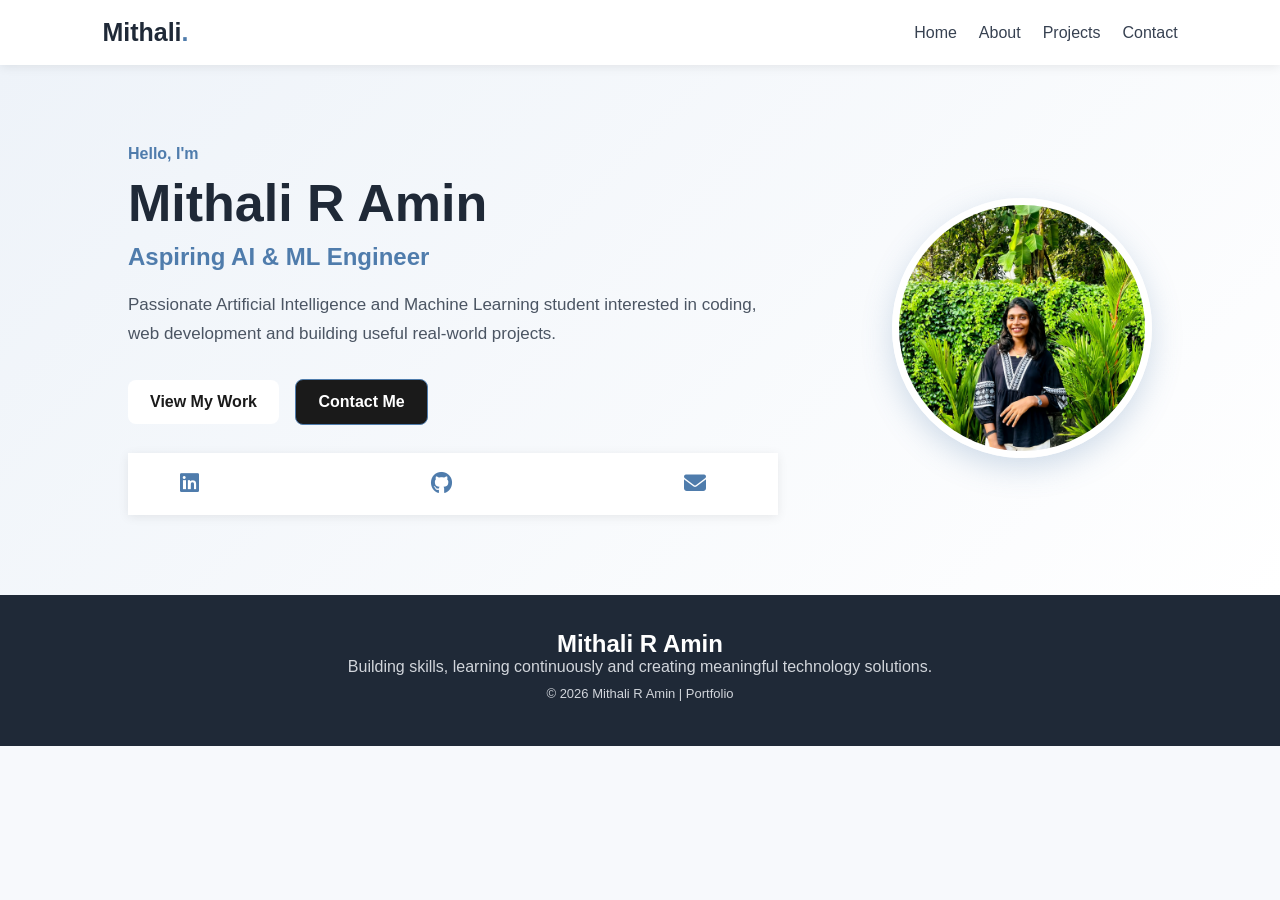
==== index.html @ e526ef2f "Add files via upload" ====
<!DOCTYPE html>
<html lang="en">

<head>
    <meta charset="UTF-8">

    <meta name="viewport"
          content="width=device-width, initial-scale=1.0">

    <meta name="description"
          content="Mithali R Amin's personal portfolio showcasing her skills, projects, education and experience in Artificial Intelligence, Machine Learning and Web Development.">

    <meta name="author"
          content="Mithali R Amin">

    <title>Mithali R Amin | AI & ML Portfolio</title>

    <link rel="stylesheet" href="style.css">

    <!-- Font Awesome Icons -->
    <link rel="stylesheet"
          href="https://cdnjs.cloudflare.com/ajax/libs/font-awesome/6.5.1/css/all.min.css">

</head>

<body>

    <!-- Header -->
    <header>

        <nav aria-label="Main navigation">

            <h2 class="logo">
                Mithali<span>.</span>
            </h2>

            <div class="nav-links">

                <a href="index.html"
                   aria-current="page">
                    Home
                </a>

                <a href="about.html">
                    About
                </a>

                <a href="projects.html">
                    Projects
                </a>

                <a href="contact.html">
                    Contact
                </a>

            </div>

        </nav>

    </header>


    <!-- Main Content -->
    <main>

        <!-- Home Section -->
        <section id="home"
                 class="hero"
                 aria-labelledby="home-heading">

            <div class="hero-text">

                <p class="hello">
                    Hello, I'm
                </p>

                <h1 id="home-heading">
                    Mithali R Amin
                </h1>

                <h2>
                    Aspiring AI & ML Engineer
                </h2>

                <p class="intro">
                    Passionate Artificial Intelligence and Machine Learning
                    student interested in coding, web development and building
                    useful real-world projects.
                </p>


                <div class="buttons">

                    <a href="projects.html"
                       class="btn">
                        View My Work
                    </a>

                    <a href="contact.html"
                       class="btn secondary-btn">
                        Contact Me
                    </a>

                </div>


                <!-- Social Links -->
                <nav class="social-icons"
                     aria-label="Social media links">

                    <a href="https://www.linkedin.com/in/mithali-r-amin/"
                       target="_blank"
                       rel="noopener noreferrer"
                       aria-label="Visit my LinkedIn profile">

                        <i class="fa-brands fa-linkedin"
                           aria-hidden="true"></i>

                    </a>


                    <a href="https://github.com/mithali-dot"
                       target="_blank"
                       rel="noopener noreferrer"
                       aria-label="Visit my GitHub profile">

                        <i class="fa-brands fa-github"
                           aria-hidden="true"></i>

                    </a>


                    <a href="mailto:mithalir321@gmail.com"
                       aria-label="Send me an email">

                        <i class="fa-solid fa-envelope"
                           aria-hidden="true"></i>

                    </a>

                </nav>

            </div>


            <div class="hero-image">

                <img src="profile.jpeg"
                     alt="Profile photo of Mithali R Amin">

            </div>

        </section>

    </main>


    <!-- Footer -->
    <footer>

        <h2>
            Mithali R Amin
        </h2>

        <p>
            Building skills, learning continuously and creating meaningful
            technology solutions.
        </p>

        <p class="copyright">
            © 2026 Mithali R Amin | Portfolio
        </p>

    </footer>


    <script src="script.js"></script>

</body>

</html>
---- style.css ----
* {
    margin: 0;
    padding: 0;
    box-sizing: border-box;
    scroll-behavior: smooth;
}

body {
    font-family: Arial, sans-serif;
    background-color: #f7f9fc;
    color: #1f2937;
}


/* Navigation */

nav {
    display: flex;
    justify-content: space-between;
    align-items: center;
    padding: 18px 8%;
    background: white;
    position: sticky;
    top: 0;
    z-index: 100;
    box-shadow: 0 2px 10px rgba(0,0,0,0.08);
}

.logo {
    font-size: 25px;
    color: #1f2937;
}

.logo span {
    color: #4f7cac;
}

.nav-links {
    display: flex;
    gap: 22px;
}

.nav-links a {
    text-decoration: none;
    color: #374151;
    font-weight: 500;
}

.nav-links a:hover {
    color: #4f7cac;
}


/* Hero Section */

.hero {
    min-height: 520px;
    display: flex;
    align-items: center;
    justify-content: space-between;
    padding: 80px 10%;
    gap: 60px;
    background: linear-gradient(135deg, #eef3f9, #ffffff);
}

.hero-text {
    max-width: 650px;
}

.hello {
    color: #4f7cac;
    font-weight: bold;
    margin-bottom: 10px;
}

.hero h1 {
    font-size: 52px;
    margin-bottom: 10px;
}

.hero h2 {
    font-size: 24px;
    color: #4f7cac;
    margin-bottom: 20px;
}

.intro {
    font-size: 17px;
    line-height: 1.7;
    color: #4b5563;
}


/* Profile Image */

.hero-image img {
    width: 260px;
    height: 260px;
    object-fit: cover;
    border-radius: 50%;
    border: 7px solid white;
    box-shadow: 0 10px 30px rgba(79,124,172,0.25);
}


/* Buttons */

.buttons {
    margin-top: 30px;
}

.btn {
    display: inline-block;
    padding: 13px 22px;
    margin-right: 12px;
    background-color: #4f7cac;
    color: white;
    text-decoration: none;
    border-radius: 8px;
    font-weight: bold;
    transition: 0.3s;
}

.btn:hover {
    transform: translateY(-3px);
}

.secondary-btn {
    background-color: white;
    color: #4f7cac;
    border: 1px solid #4f7cac;
}


/* Social Icons */

.social-icons {
    margin-top: 28px;
}

.social-icons a {
    font-size: 22px;
    margin-right: 20px;
    color: #4f7cac;
}


/* Sections */

.section {
    padding: 80px 10%;
}

.section-title {
    text-align: center;
    margin-bottom: 45px;
}

.section-title p {
    color: #4f7cac;
    font-size: 13px;
    font-weight: bold;
    letter-spacing: 2px;
    margin-bottom: 8px;
}

.section-title h2 {
    font-size: 32px;
}


/* About */

.about-card {
    background: white;
    max-width: 850px;
    margin: auto;
    padding: 35px;
    border-radius: 12px;
    box-shadow: 0 5px 20px rgba(0,0,0,0.06);
}

.about-card p {
    line-height: 1.8;
    color: #4b5563;
    margin-bottom: 15px;
}


/* Skills */

.skills-container {
    display: grid;
    grid-template-columns: repeat(3, 1fr);
    gap: 22px;
}

.skill-card {
    background: white;
    padding: 30px 20px;
    text-align: center;
    border-radius: 12px;
    box-shadow: 0 5px 18px rgba(0,0,0,0.06);
    transition: 0.3s;
}

.skill-card:hover {
    transform: translateY(-8px);
}

.skill-card i {
    font-size: 38px;
    color: #4f7cac;
    margin-bottom: 15px;
}

.skill-card h3 {
    margin-bottom: 10px;
}

.skill-card p {
    color: #6b7280;
    font-size: 14px;
}


/* Projects */

.projects-container {
    display: grid;
    grid-template-columns: repeat(3, 1fr);
    gap: 25px;
}

.project-card {
    background: white;
    padding: 30px;
    border-radius: 14px;
    box-shadow: 0 5px 20px rgba(0,0,0,0.07);
    transition: 0.3s;
}

.project-card:hover {
    transform: translateY(-8px);
}

.project-icon {
    font-size: 35px;
    color: #4f7cac;
    margin-bottom: 20px;
}

.project-card h3 {
    margin-bottom: 15px;
}

.project-card p {
    line-height: 1.6;
    color: #6b7280;
}


/* Project Tags */

.tags {
    margin: 20px 0;
}

.tags span {
    display: inline-block;
    background: #eaf1f8;
    color: #4f7cac;
    padding: 6px 10px;
    border-radius: 15px;
    font-size: 12px;
    margin: 3px;
}

.project-btn {
    text-decoration: none;
    color: #4f7cac;
    font-weight: bold;
}


/* Education */

.education-card {
    background: white;
    max-width: 850px;
    margin: auto;
    padding: 35px;
    display: flex;
    gap: 25px;
    border-radius: 12px;
    box-shadow: 0 5px 20px rgba(0,0,0,0.06);
}

.education-icon {
    font-size: 42px;
    color: #4f7cac;
}

.education-card h3 {
    margin-bottom: 10px;
}

.college {
    color: #4f7cac;
    font-weight: bold;
    margin-bottom: 15px;
}

.education-card p {
    line-height: 1.6;
    color: #6b7280;
}

.score {
    margin-top: 15px;
    font-weight: bold;
    color: #4f7cac !important;
}


/* Contact */

.contact-section {
    background: #eef3f9;
}

.contact-text {
    text-align: center;
    color: #6b7280;
    margin-top: -25px;
    margin-bottom: 35px;
}

.contact-container {
    display: flex;
    justify-content: center;
    gap: 25px;
}

.contact-card {
    background: white;
    width: 250px;
    padding: 25px;
    text-align: center;
    border-radius: 12px;
}

.contact-card i {
    font-size: 30px;
    color: #4f7cac;
    margin-bottom: 15px;
}

.contact-card h3 {
    margin-bottom: 10px;
}

.contact-card p {
    color: #6b7280;
    font-size: 14px;
}


/* Footer */

footer {
    text-align: center;
    background: #1f2937;
    color: white;
    padding: 35px;
}

footer h3 {
    margin-bottom: 10px;
}

footer p {
    color: #d1d5db;
    margin-bottom: 10px;
}

.copyright {
    font-size: 13px;
}


/* Mobile Responsive */

@media (max-width: 800px) {

    nav {
        padding: 15px 5%;
    }

    .nav-links {
        display: none;
    }

    .hero {
        flex-direction: column-reverse;
        text-align: center;
        padding: 60px 8%;
    }

    .hero h1 {
        font-size: 38px;
    }

    .hero-image img {
        width: 200px;
        height: 200px;
    }

    .skills-container,
    .projects-container {
        grid-template-columns: 1fr;
    }

    .contact-container {
        flex-direction: column;
        align-items: center;
    }

    .education-card {
        flex-direction: column;
    }
}
/* =========================
   Contact Form
========================= */

.contact-form {
    max-width: 600px;
    margin: 40px auto 0;
    display: flex;
    flex-direction: column;
    gap: 20px;
}

.contact-form div {
    display: flex;
    flex-direction: column;
    gap: 8px;
}

.contact-form label {
    font-weight: 600;
}

.contact-form input,
.contact-form textarea {
    width: 100%;
    padding: 12px 15px;
    border: 1px solid #ccc;
    border-radius: 8px;
    font-size: 16px;
    font-family: inherit;
    box-sizing: border-box;
}

.contact-form textarea {
    resize: vertical;
}

.contact-form input:focus,
.contact-form textarea:focus {
    outline: 3px solid #8ab4f8;
    border-color: #333;
}

.contact-form button {
    padding: 12px 25px;
    border: none;
    border-radius: 8px;
    cursor: pointer;
    font-size: 16px;
    font-weight: 600;
}

.contact-form button:focus {
    outline: 3px solid #8ab4f8;
}
.btn {
    background-color: #ffffff;
    color: #1a1a1a;
}

.secondary-btn {
    background-color: #1a1a1a;
    color: #ffffff;
}
.btn:focus,
.secondary-btn:focus {
    outline: 3px solid #000000;
    outline-offset: 3px;
}
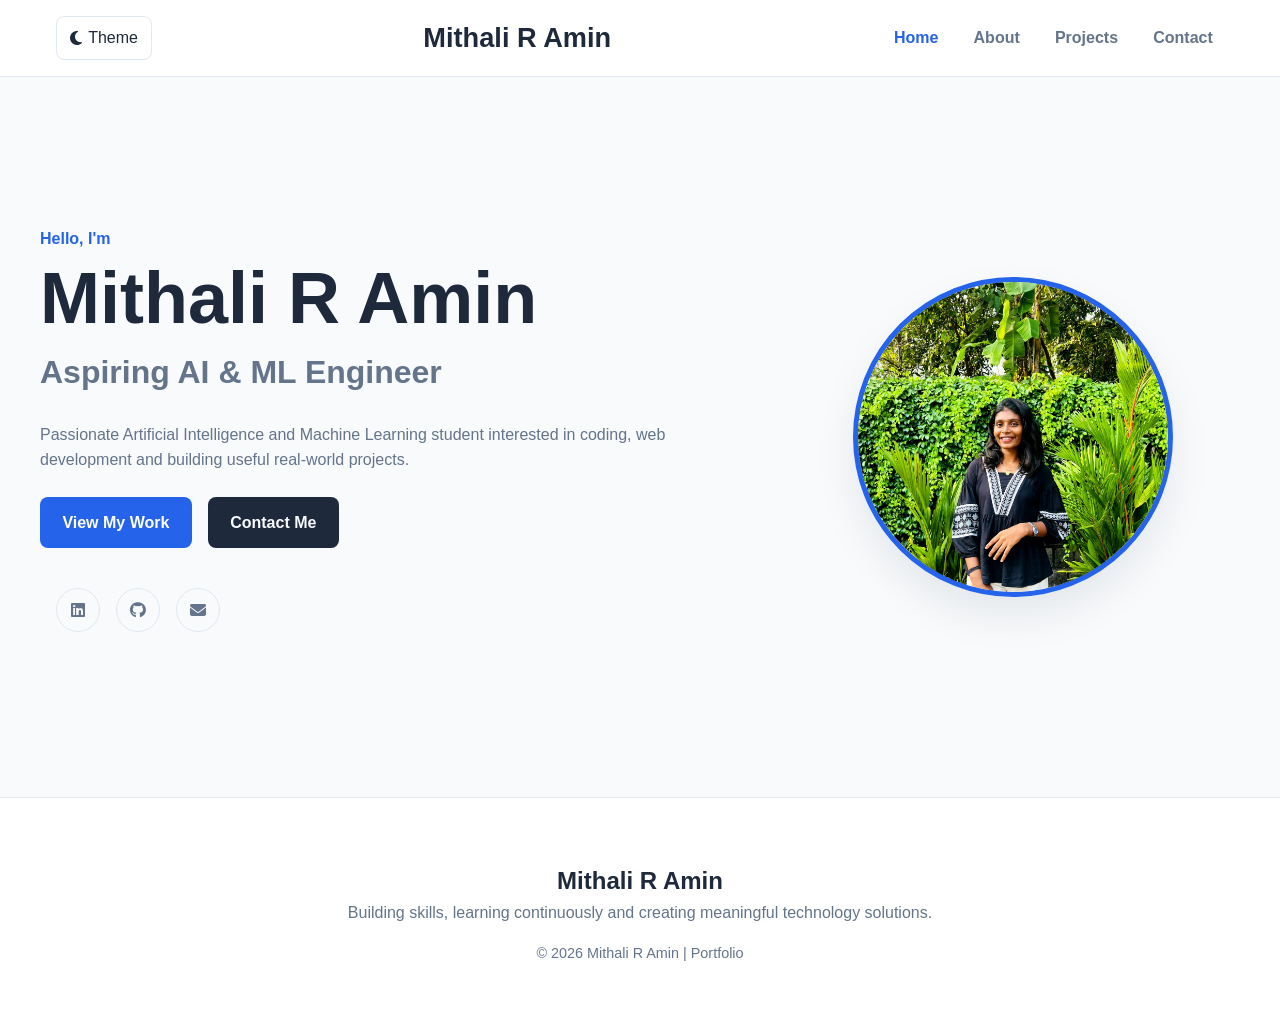
==== commit b028026e: "Day 2 - Advanced CSS and Responsive Design" ====
--- a/index.html
+++ b/index.html
@@ -1,181 +1,188 @@
-<!DOCTYPE html>
-<html lang="en">
-
-<head>
-    <meta charset="UTF-8">
-
-    <meta name="viewport"
-          content="width=device-width, initial-scale=1.0">
-
-    <meta name="description"
-          content="Mithali R Amin's personal portfolio showcasing her skills, projects, education and experience in Artificial Intelligence, Machine Learning and Web Development.">
-
-    <meta name="author"
-          content="Mithali R Amin">
-
-    <title>Mithali R Amin | AI & ML Portfolio</title>
-
-    <link rel="stylesheet" href="style.css">
-
-    <!-- Font Awesome Icons -->
-    <link rel="stylesheet"
-          href="https://cdnjs.cloudflare.com/ajax/libs/font-awesome/6.5.1/css/all.min.css">
-
-</head>
-
-<body>
-
-    <!-- Header -->
-    <header>
-
-        <nav aria-label="Main navigation">
-
-            <h2 class="logo">
-                Mithali<span>.</span>
-            </h2>
-
-            <div class="nav-links">
-
-                <a href="index.html"
-                   aria-current="page">
-                    Home
-                </a>
-
-                <a href="about.html">
-                    About
-                </a>
-
-                <a href="projects.html">
-                    Projects
-                </a>
-
-                <a href="contact.html">
-                    Contact
-                </a>
-
-            </div>
-
-        </nav>
-
-    </header>
-
-
-    <!-- Main Content -->
-    <main>
-
-        <!-- Home Section -->
-        <section id="home"
-                 class="hero"
-                 aria-labelledby="home-heading">
-
-            <div class="hero-text">
-
-                <p class="hello">
-                    Hello, I'm
-                </p>
-
-                <h1 id="home-heading">
-                    Mithali R Amin
-                </h1>
-
-                <h2>
-                    Aspiring AI & ML Engineer
-                </h2>
-
-                <p class="intro">
-                    Passionate Artificial Intelligence and Machine Learning
-                    student interested in coding, web development and building
-                    useful real-world projects.
-                </p>
-
-
-                <div class="buttons">
-
-                    <a href="projects.html"
-                       class="btn">
-                        View My Work
-                    </a>
-
-                    <a href="contact.html"
-                       class="btn secondary-btn">
-                        Contact Me
-                    </a>
-
-                </div>
-
-
-                <!-- Social Links -->
-                <nav class="social-icons"
-                     aria-label="Social media links">
-
-                    <a href="https://www.linkedin.com/in/mithali-r-amin/"
-                       target="_blank"
-                       rel="noopener noreferrer"
-                       aria-label="Visit my LinkedIn profile">
-
-                        <i class="fa-brands fa-linkedin"
-                           aria-hidden="true"></i>
-
-                    </a>
-
-
-                    <a href="https://github.com/mithali-dot"
-                       target="_blank"
-                       rel="noopener noreferrer"
-                       aria-label="Visit my GitHub profile">
-
-                        <i class="fa-brands fa-github"
-                           aria-hidden="true"></i>
-
-                    </a>
-
-
-                    <a href="mailto:mithalir321@gmail.com"
-                       aria-label="Send me an email">
-
-                        <i class="fa-solid fa-envelope"
-                           aria-hidden="true"></i>
-
-                    </a>
-
-                </nav>
-
-            </div>
-
-
-            <div class="hero-image">
-
-                <img src="profile.jpeg"
-                     alt="Profile photo of Mithali R Amin">
-
-            </div>
-
-        </section>
-
-    </main>
-
-
-    <!-- Footer -->
-    <footer>
-
-        <h2>
-            Mithali R Amin
-        </h2>
-
-        <p>
-            Building skills, learning continuously and creating meaningful
-            technology solutions.
-        </p>
-
-        <p class="copyright">
-            © 2026 Mithali R Amin | Portfolio
-        </p>
-
-    </footer>
-
-
-    <script src="script.js"></script>
-
-</body>
-
+<!DOCTYPE html>
+<html lang="en">
+
+<head>
+    <meta charset="UTF-8">
+
+    <meta name="viewport"
+          content="width=device-width, initial-scale=1.0">
+
+    <meta name="description"
+          content="Mithali R Amin's personal portfolio showcasing her skills, projects, education and experience in Artificial Intelligence, Machine Learning and Web Development.">
+
+    <meta name="author"
+          content="Mithali R Amin">
+
+    <title>Mithali R Amin | AI & ML Portfolio</title>
+
+    <link rel="stylesheet" href="style.css">
+
+    <!-- Font Awesome Icons -->
+    <link rel="stylesheet"
+          href="https://cdnjs.cloudflare.com/ajax/libs/font-awesome/6.5.1/css/all.min.css">
+
+</head>
+
+<body>
+
+    <!-- Header -->
+    <header>
+
+        <nav aria-label="Main navigation">
+            <button id="theme-toggle"
+        type="button"
+        aria-label="Toggle dark mode">
+    <i class="fa-solid fa-moon"
+       aria-hidden="true"></i>
+    <span>Theme</span>
+</button>
+
+            <h2 class="logo">
+                Mithali R Amin<span></span>
+            </h2>
+
+            <div class="nav-links">
+
+                <a href="index.html"
+                   aria-current="page">
+                    Home
+                </a>
+
+                <a href="about.html">
+                    About
+                </a>
+
+                <a href="projects.html">
+                    Projects
+                </a>
+
+                <a href="contact.html">
+                    Contact
+                </a>
+
+            </div>
+
+        </nav>
+
+    </header>
+
+
+    <!-- Main Content -->
+    <main>
+
+        <!-- Home Section -->
+        <section id="home"
+                 class="hero"
+                 aria-labelledby="home-heading">
+
+            <div class="hero-text">
+
+                <p class="hello">
+                    Hello, I'm
+                </p>
+
+                <h1 id="home-heading">
+                    Mithali R Amin
+                </h1>
+
+                <h2>
+                    Aspiring AI & ML Engineer
+                </h2>
+
+                <p class="intro">
+                    Passionate Artificial Intelligence and Machine Learning
+                    student interested in coding, web development and building
+                    useful real-world projects.
+                </p>
+
+
+                <div class="buttons">
+
+                    <a href="projects.html"
+                       class="btn">
+                        View My Work
+                    </a>
+
+                    <a href="contact.html"
+                       class="btn secondary-btn">
+                        Contact Me
+                    </a>
+
+                </div>
+
+
+                <!-- Social Links -->
+                <nav class="social-icons"
+                     aria-label="Social media links">
+
+                    <a href="https://www.linkedin.com/in/mithali-r-amin/"
+                       target="_blank"
+                       rel="noopener noreferrer"
+                       aria-label="Visit my LinkedIn profile">
+
+                        <i class="fa-brands fa-linkedin"
+                           aria-hidden="true"></i>
+
+                    </a>
+
+
+                    <a href="https://github.com/mithali-dot"
+                       target="_blank"
+                       rel="noopener noreferrer"
+                       aria-label="Visit my GitHub profile">
+
+                        <i class="fa-brands fa-github"
+                           aria-hidden="true"></i>
+
+                    </a>
+
+
+                    <a href="mailto:mithalir321@gmail.com"
+                       aria-label="Send me an email">
+
+                        <i class="fa-solid fa-envelope"
+                           aria-hidden="true"></i>
+
+                    </a>
+
+                </nav>
+
+            </div>
+
+
+            <div class="hero-image">
+
+                <img src="profile.jpeg"
+                     alt="Profile photo of Mithali R Amin">
+
+            </div>
+
+        </section>
+
+    </main>
+
+
+    <!-- Footer -->
+    <footer>
+
+        <h2>
+            Mithali R Amin
+        </h2>
+
+        <p>
+            Building skills, learning continuously and creating meaningful
+            technology solutions.
+        </p>
+
+        <p class="copyright">
+            © 2026 Mithali R Amin | Portfolio
+        </p>
+
+    </footer>
+
+
+    <script src="script.js"></script>
+
+</body>
+
 </html>
--- a/style.css
+++ b/style.css
@@ -1,501 +1,907 @@
-* {
-    margin: 0;
-    padding: 0;
-    box-sizing: border-box;
-    scroll-behavior: smooth;
-}
-
-body {
-    font-family: Arial, sans-serif;
-    background-color: #f7f9fc;
-    color: #1f2937;
-}
-
-
-/* Navigation */
-
-nav {
-    display: flex;
-    justify-content: space-between;
-    align-items: center;
-    padding: 18px 8%;
-    background: white;
-    position: sticky;
-    top: 0;
-    z-index: 100;
-    box-shadow: 0 2px 10px rgba(0,0,0,0.08);
-}
-
-.logo {
-    font-size: 25px;
-    color: #1f2937;
-}
-
-.logo span {
-    color: #4f7cac;
-}
-
-.nav-links {
-    display: flex;
-    gap: 22px;
-}
-
-.nav-links a {
-    text-decoration: none;
-    color: #374151;
-    font-weight: 500;
-}
-
-.nav-links a:hover {
-    color: #4f7cac;
-}
-
-
-/* Hero Section */
-
-.hero {
-    min-height: 520px;
-    display: flex;
-    align-items: center;
-    justify-content: space-between;
-    padding: 80px 10%;
-    gap: 60px;
-    background: linear-gradient(135deg, #eef3f9, #ffffff);
-}
-
-.hero-text {
-    max-width: 650px;
-}
-
-.hello {
-    color: #4f7cac;
-    font-weight: bold;
-    margin-bottom: 10px;
-}
-
-.hero h1 {
-    font-size: 52px;
-    margin-bottom: 10px;
-}
-
-.hero h2 {
-    font-size: 24px;
-    color: #4f7cac;
-    margin-bottom: 20px;
-}
-
-.intro {
-    font-size: 17px;
-    line-height: 1.7;
-    color: #4b5563;
-}
-
-
-/* Profile Image */
-
-.hero-image img {
-    width: 260px;
-    height: 260px;
-    object-fit: cover;
-    border-radius: 50%;
-    border: 7px solid white;
-    box-shadow: 0 10px 30px rgba(79,124,172,0.25);
-}
-
-
-/* Buttons */
-
-.buttons {
-    margin-top: 30px;
-}
-
-.btn {
-    display: inline-block;
-    padding: 13px 22px;
-    margin-right: 12px;
-    background-color: #4f7cac;
-    color: white;
-    text-decoration: none;
-    border-radius: 8px;
-    font-weight: bold;
-    transition: 0.3s;
-}
-
-.btn:hover {
-    transform: translateY(-3px);
-}
-
-.secondary-btn {
-    background-color: white;
-    color: #4f7cac;
-    border: 1px solid #4f7cac;
-}
-
-
-/* Social Icons */
-
-.social-icons {
-    margin-top: 28px;
-}
-
-.social-icons a {
-    font-size: 22px;
-    margin-right: 20px;
-    color: #4f7cac;
-}
-
-
-/* Sections */
-
-.section {
-    padding: 80px 10%;
-}
-
-.section-title {
-    text-align: center;
-    margin-bottom: 45px;
-}
-
-.section-title p {
-    color: #4f7cac;
-    font-size: 13px;
-    font-weight: bold;
-    letter-spacing: 2px;
-    margin-bottom: 8px;
-}
-
-.section-title h2 {
-    font-size: 32px;
-}
-
-
-/* About */
-
-.about-card {
-    background: white;
-    max-width: 850px;
-    margin: auto;
-    padding: 35px;
-    border-radius: 12px;
-    box-shadow: 0 5px 20px rgba(0,0,0,0.06);
-}
-
-.about-card p {
-    line-height: 1.8;
-    color: #4b5563;
-    margin-bottom: 15px;
-}
-
-
-/* Skills */
-
-.skills-container {
-    display: grid;
-    grid-template-columns: repeat(3, 1fr);
-    gap: 22px;
-}
-
-.skill-card {
-    background: white;
-    padding: 30px 20px;
-    text-align: center;
-    border-radius: 12px;
-    box-shadow: 0 5px 18px rgba(0,0,0,0.06);
-    transition: 0.3s;
-}
-
-.skill-card:hover {
-    transform: translateY(-8px);
-}
-
-.skill-card i {
-    font-size: 38px;
-    color: #4f7cac;
-    margin-bottom: 15px;
-}
-
-.skill-card h3 {
-    margin-bottom: 10px;
-}
-
-.skill-card p {
-    color: #6b7280;
-    font-size: 14px;
-}
-
-
-/* Projects */
-
-.projects-container {
-    display: grid;
-    grid-template-columns: repeat(3, 1fr);
-    gap: 25px;
-}
-
-.project-card {
-    background: white;
-    padding: 30px;
-    border-radius: 14px;
-    box-shadow: 0 5px 20px rgba(0,0,0,0.07);
-    transition: 0.3s;
-}
-
-.project-card:hover {
-    transform: translateY(-8px);
-}
-
-.project-icon {
-    font-size: 35px;
-    color: #4f7cac;
-    margin-bottom: 20px;
-}
-
-.project-card h3 {
-    margin-bottom: 15px;
-}
-
-.project-card p {
-    line-height: 1.6;
-    color: #6b7280;
-}
-
-
-/* Project Tags */
-
-.tags {
-    margin: 20px 0;
-}
-
-.tags span {
-    display: inline-block;
-    background: #eaf1f8;
-    color: #4f7cac;
-    padding: 6px 10px;
-    border-radius: 15px;
-    font-size: 12px;
-    margin: 3px;
-}
-
-.project-btn {
-    text-decoration: none;
-    color: #4f7cac;
-    font-weight: bold;
-}
-
-
-/* Education */
-
-.education-card {
-    background: white;
-    max-width: 850px;
-    margin: auto;
-    padding: 35px;
-    display: flex;
-    gap: 25px;
-    border-radius: 12px;
-    box-shadow: 0 5px 20px rgba(0,0,0,0.06);
-}
-
-.education-icon {
-    font-size: 42px;
-    color: #4f7cac;
-}
-
-.education-card h3 {
-    margin-bottom: 10px;
-}
-
-.college {
-    color: #4f7cac;
-    font-weight: bold;
-    margin-bottom: 15px;
-}
-
-.education-card p {
-    line-height: 1.6;
-    color: #6b7280;
-}
-
-.score {
-    margin-top: 15px;
-    font-weight: bold;
-    color: #4f7cac !important;
-}
-
-
-/* Contact */
-
-.contact-section {
-    background: #eef3f9;
-}
-
-.contact-text {
-    text-align: center;
-    color: #6b7280;
-    margin-top: -25px;
-    margin-bottom: 35px;
-}
-
-.contact-container {
-    display: flex;
-    justify-content: center;
-    gap: 25px;
-}
-
-.contact-card {
-    background: white;
-    width: 250px;
-    padding: 25px;
-    text-align: center;
-    border-radius: 12px;
-}
-
-.contact-card i {
-    font-size: 30px;
-    color: #4f7cac;
-    margin-bottom: 15px;
-}
-
-.contact-card h3 {
-    margin-bottom: 10px;
-}
-
-.contact-card p {
-    color: #6b7280;
-    font-size: 14px;
-}
-
-
-/* Footer */
-
-footer {
-    text-align: center;
-    background: #1f2937;
-    color: white;
-    padding: 35px;
-}
-
-footer h3 {
-    margin-bottom: 10px;
-}
-
-footer p {
-    color: #d1d5db;
-    margin-bottom: 10px;
-}
-
-.copyright {
-    font-size: 13px;
-}
-
-
-/* Mobile Responsive */
-
-@media (max-width: 800px) {
-
-    nav {
-        padding: 15px 5%;
-    }
-
-    .nav-links {
-        display: none;
-    }
-
-    .hero {
-        flex-direction: column-reverse;
-        text-align: center;
-        padding: 60px 8%;
-    }
-
-    .hero h1 {
-        font-size: 38px;
-    }
-
-    .hero-image img {
-        width: 200px;
-        height: 200px;
-    }
-
-    .skills-container,
-    .projects-container {
-        grid-template-columns: 1fr;
-    }
-
-    .contact-container {
-        flex-direction: column;
-        align-items: center;
-    }
-
-    .education-card {
-        flex-direction: column;
-    }
-}
-/* =========================
-   Contact Form
-========================= */
-
-.contact-form {
-    max-width: 600px;
-    margin: 40px auto 0;
-    display: flex;
-    flex-direction: column;
-    gap: 20px;
-}
-
-.contact-form div {
-    display: flex;
-    flex-direction: column;
-    gap: 8px;
-}
-
-.contact-form label {
-    font-weight: 600;
-}
-
-.contact-form input,
-.contact-form textarea {
-    width: 100%;
-    padding: 12px 15px;
-    border: 1px solid #ccc;
-    border-radius: 8px;
-    font-size: 16px;
-    font-family: inherit;
-    box-sizing: border-box;
-}
-
-.contact-form textarea {
-    resize: vertical;
-}
-
-.contact-form input:focus,
-.contact-form textarea:focus {
-    outline: 3px solid #8ab4f8;
-    border-color: #333;
-}
-
-.contact-form button {
-    padding: 12px 25px;
-    border: none;
-    border-radius: 8px;
-    cursor: pointer;
-    font-size: 16px;
-    font-weight: 600;
-}
-
-.contact-form button:focus {
-    outline: 3px solid #8ab4f8;
-}
-.btn {
-    background-color: #ffffff;
-    color: #1a1a1a;
-}
-
-.secondary-btn {
-    background-color: #1a1a1a;
-    color: #ffffff;
-}
-.btn:focus,
-.secondary-btn:focus {
-    outline: 3px solid #000000;
-    outline-offset: 3px;
+/* =========================================
+   CSS VARIABLES
+   ========================================= */
+
+:root {
+    --bg-color: #f8fafc;
+    --surface-color: #ffffff;
+    --text-color: #1e293b;
+    --secondary-text: #64748b;
+    --primary-color: #2563eb;
+    --primary-dark: #1d4ed8;
+    --border-color: #e2e8f0;
+    --shadow-color: rgba(15, 23, 42, 0.08);
+
+    --max-width: 1200px;
+
+    --space-xs: 0.5rem;
+    --space-sm: 1rem;
+    --space-md: 1.5rem;
+    --space-lg: 2rem;
+    --space-xl: 4rem;
+
+    --radius-sm: 8px;
+    --radius-md: 14px;
+    --radius-lg: 20px;
+
+    --transition: 0.3s ease;
+}
+
+
+/* =========================================
+   DARK MODE
+   ========================================= */
+
+[data-theme="dark"] {
+    --bg-color: #0f172a;
+    --surface-color: #1e293b;
+    --text-color: #f8fafc;
+    --secondary-text: #cbd5e1;
+    --primary-color: #60a5fa;
+    --primary-dark: #93c5fd;
+    --border-color: #334155;
+    --shadow-color: rgba(0, 0, 0, 0.3);
+}
+
+
+/* =========================================
+   RESET
+   ========================================= */
+
+* {
+    margin: 0;
+    padding: 0;
+    box-sizing: border-box;
+}
+
+
+html {
+    scroll-behavior: smooth;
+}
+
+
+body {
+    font-family: Arial, Helvetica, sans-serif;
+    background-color: var(--bg-color);
+    color: var(--text-color);
+    line-height: 1.6;
+    transition:
+        background-color var(--transition),
+        color var(--transition);
+}
+
+
+/* =========================================
+   IMAGES
+   ========================================= */
+
+img {
+    max-width: 100%;
+    display: block;
+}
+
+
+/* =========================================
+   LINKS
+   ========================================= */
+
+a {
+    color: inherit;
+    text-decoration: none;
+}
+
+
+/* =========================================
+   HEADER
+   ========================================= */
+
+header {
+    background-color: var(--surface-color);
+    border-bottom: 1px solid var(--border-color);
+
+    position: sticky;
+    top: 0;
+    z-index: 1000;
+}
+
+
+/* =========================================
+   NAVIGATION - FLEXBOX
+   ========================================= */
+
+nav {
+    max-width: var(--max-width);
+    margin: auto;
+    padding: var(--space-sm);
+
+    display: flex;
+    flex-direction: column;
+    align-items: center;
+    gap: var(--space-sm);
+}
+
+
+.logo {
+    font-size: 1.7rem;
+    color: var(--text-color);
+}
+
+
+.logo span {
+    color: var(--primary-color);
+}
+
+
+.nav-links {
+    display: flex;
+    flex-wrap: wrap;
+    justify-content: center;
+    gap: 0.8rem;
+}
+
+
+.nav-links a {
+    padding: 0.5rem 0.7rem;
+    color: var(--secondary-text);
+    font-weight: 600;
+
+    transition:
+        color var(--transition),
+        background-color var(--transition);
+}
+
+
+.nav-links a:hover,
+.nav-links a[aria-current="page"] {
+    color: var(--primary-color);
+}
+
+
+/* =========================================
+   MAIN
+   ========================================= */
+
+main {
+    width: 100%;
+}
+
+
+/* =========================================
+   GENERAL SECTION
+   ========================================= */
+
+.section {
+    width: min(100% - 2rem, var(--max-width));
+    margin: auto;
+    padding: var(--space-xl) 0;
+}
+
+
+.section-title {
+    text-align: center;
+    margin-bottom: var(--space-xl);
+}
+
+
+.section-title p {
+    color: var(--primary-color);
+    font-size: 0.85rem;
+    font-weight: bold;
+    letter-spacing: 2px;
+    margin-bottom: 0.5rem;
+}
+
+
+.section-title h1,
+.section-title h2 {
+    font-size: 2rem;
+}
+
+
+/* =========================================
+   HERO
+   ========================================= */
+
+.hero {
+    width: min(100% - 2rem, var(--max-width));
+    min-height: 80vh;
+    margin: auto;
+    padding: var(--space-xl) 0;
+
+    display: grid;
+    grid-template-columns: 1fr;
+    gap: var(--space-xl);
+    align-items: center;
+}
+
+
+.hero-text {
+    text-align: center;
+}
+
+
+.hello {
+    color: var(--primary-color);
+    font-weight: bold;
+}
+
+
+.hero h1 {
+    font-size: clamp(2.2rem, 8vw, 4.5rem);
+    line-height: 1.1;
+    margin: 0.5rem 0;
+}
+
+
+.hero h2 {
+    color: var(--secondary-text);
+    font-size: clamp(1.2rem, 4vw, 2rem);
+}
+
+
+.intro {
+    max-width: 650px;
+    margin: var(--space-md) auto;
+    color: var(--secondary-text);
+}
+
+
+/* =========================================
+   HERO IMAGE
+   ========================================= */
+
+.hero-image {
+    display: flex;
+    justify-content: center;
+}
+
+
+.hero-image img {
+    width: min(75vw, 320px);
+    aspect-ratio: 1;
+    object-fit: cover;
+
+    border-radius: 50%;
+    border: 5px solid var(--primary-color);
+
+    box-shadow:
+        0 20px 40px var(--shadow-color);
+}
+
+
+/* =========================================
+   BUTTONS - FLEXBOX
+   ========================================= */
+
+.buttons {
+    display: flex;
+    flex-wrap: wrap;
+    justify-content: center;
+    gap: var(--space-sm);
+    margin: var(--space-md) 0;
+}
+
+
+.btn {
+    display: inline-flex;
+    align-items: center;
+    justify-content: center;
+
+    min-height: 44px;
+    padding: 0.8rem 1.4rem;
+
+    border-radius: var(--radius-sm);
+
+    background-color: var(--primary-color);
+    color: #ffffff;
+
+    font-weight: bold;
+
+    transition:
+        transform var(--transition),
+        background-color var(--transition);
+}
+
+
+.btn:hover {
+    background-color: var(--primary-dark);
+    transform: translateY(-2px);
+}
+
+
+.secondary-btn {
+    background-color: var(--text-color);
+    color: var(--bg-color);
+}
+
+
+/* =========================================
+   SOCIAL ICONS - FLEXBOX
+   ========================================= */
+
+.social-icons {
+    display: flex;
+    justify-content: center;
+    gap: 1rem;
+    margin-top: var(--space-md);
+}
+
+
+.social-icons a {
+    width: 44px;
+    height: 44px;
+
+    display: flex;
+    align-items: center;
+    justify-content: center;
+
+    border: 1px solid var(--border-color);
+    border-radius: 50%;
+
+    color: var(--secondary-text);
+
+    transition:
+        color var(--transition),
+        background-color var(--transition),
+        transform var(--transition);
+}
+
+
+.social-icons a:hover {
+    color: var(--primary-color);
+    transform: translateY(-3px);
+}
+
+
+/* =========================================
+   ABOUT
+   ========================================= */
+
+.about-card {
+    max-width: 850px;
+    margin: auto;
+
+    padding: var(--space-lg);
+
+    background-color: var(--surface-color);
+    border: 1px solid var(--border-color);
+    border-radius: var(--radius-md);
+
+    box-shadow: 0 10px 30px var(--shadow-color);
+}
+
+
+.about-card p + p {
+    margin-top: var(--space-md);
+}
+
+
+/* =========================================
+   SKILLS - CSS GRID
+   ========================================= */
+
+.skills-container {
+    display: grid;
+
+    grid-template-columns: 1fr;
+
+    gap: var(--space-md);
+}
+
+
+.skill-card {
+    padding: var(--space-lg);
+
+    background-color: var(--surface-color);
+    border: 1px solid var(--border-color);
+    border-radius: var(--radius-md);
+
+    text-align: center;
+
+    box-shadow: 0 10px 25px var(--shadow-color);
+
+    transition:
+        transform var(--transition),
+        box-shadow var(--transition);
+}
+
+
+.skill-card:hover {
+    transform: translateY(-5px);
+    box-shadow: 0 15px 35px var(--shadow-color);
+}
+
+
+.skill-card i {
+    font-size: 2rem;
+    color: var(--primary-color);
+    margin-bottom: 0.8rem;
+}
+
+
+.skill-card h3 {
+    margin-bottom: 0.5rem;
+}
+
+
+.skill-card p {
+    color: var(--secondary-text);
+}
+
+
+/* =========================================
+   PROJECTS - CSS GRID
+   ========================================= */
+
+.projects-container {
+    display: grid;
+
+    grid-template-columns: 1fr;
+
+    gap: var(--space-lg);
+}
+
+
+.project-card {
+    padding: var(--space-lg);
+
+    background-color: var(--surface-color);
+    border: 1px solid var(--border-color);
+    border-radius: var(--radius-md);
+
+    display: flex;
+    flex-direction: column;
+
+    box-shadow: 0 10px 25px var(--shadow-color);
+
+    transition:
+        transform var(--transition),
+        box-shadow var(--transition);
+}
+
+
+.project-card:hover {
+    transform: translateY(-6px);
+    box-shadow: 0 18px 40px var(--shadow-color);
+}
+
+
+.project-icon {
+    width: 55px;
+    height: 55px;
+
+    display: flex;
+    align-items: center;
+    justify-content: center;
+
+    margin-bottom: var(--space-sm);
+
+    background-color: var(--bg-color);
+    color: var(--primary-color);
+
+    border-radius: var(--radius-sm);
+}
+
+
+.project-card p {
+    margin: 0.8rem 0;
+    color: var(--secondary-text);
+}
+
+
+.tags {
+    display: flex;
+    flex-wrap: wrap;
+    gap: 0.5rem;
+
+    margin: 0.5rem 0 1rem;
+}
+
+
+.tags span {
+    padding: 0.3rem 0.7rem;
+
+    border-radius: 20px;
+
+    background-color: var(--bg-color);
+    color: var(--secondary-text);
+
+    font-size: 0.8rem;
+}
+
+
+.project-btn {
+    margin-top: auto;
+
+    display: inline-flex;
+    align-items: center;
+    justify-content: center;
+
+    min-height: 44px;
+
+    padding: 0.7rem 1rem;
+
+    border-radius: var(--radius-sm);
+
+    background-color: var(--primary-color);
+    color: #ffffff;
+
+    font-weight: bold;
+}
+
+
+.project-btn:hover {
+    background-color: var(--primary-dark);
+}
+
+
+/* =========================================
+   EDUCATION
+   ========================================= */
+
+.education-card {
+    max-width: 850px;
+    margin: auto;
+
+    padding: var(--space-lg);
+
+    display: flex;
+    flex-direction: column;
+    gap: var(--space-md);
+
+    background-color: var(--surface-color);
+
+    border: 1px solid var(--border-color);
+    border-radius: var(--radius-md);
+
+    box-shadow: 0 10px 25px var(--shadow-color);
+}
+
+
+.education-icon {
+    width: 55px;
+    height: 55px;
+
+    flex-shrink: 0;
+
+    display: flex;
+    align-items: center;
+    justify-content: center;
+
+    background-color: var(--bg-color);
+    color: var(--primary-color);
+
+    border-radius: 50%;
+
+    font-size: 1.4rem;
+}
+
+
+.college {
+    color: var(--primary-color);
+    font-weight: bold;
+}
+
+
+.score {
+    margin-top: 0.5rem;
+    font-weight: bold;
+}
+
+
+/* =========================================
+   CONTACT
+   ========================================= */
+
+.contact-text {
+    max-width: 700px;
+    margin: 0 auto var(--space-lg);
+
+    text-align: center;
+
+    color: var(--secondary-text);
+}
+
+
+.contact-container {
+    display: grid;
+
+    grid-template-columns: 1fr;
+
+    gap: var(--space-md);
+
+    margin-bottom: var(--space-xl);
+}
+
+
+.contact-card {
+    padding: var(--space-lg);
+
+    text-align: center;
+
+    background-color: var(--surface-color);
+
+    border: 1px solid var(--border-color);
+    border-radius: var(--radius-md);
+}
+
+
+.contact-card i {
+    font-size: 1.8rem;
+    color: var(--primary-color);
+
+    margin-bottom: 0.7rem;
+}
+
+
+.contact-card p {
+    color: var(--secondary-text);
+}
+
+
+.contact-card a {
+    color: var(--primary-color);
+}
+
+
+/* =========================================
+   CONTACT FORM
+   ========================================= */
+
+.contact-form {
+    max-width: 700px;
+    margin: auto;
+
+    padding: var(--space-lg);
+
+    display: flex;
+    flex-direction: column;
+    gap: var(--space-md);
+
+    background-color: var(--surface-color);
+
+    border: 1px solid var(--border-color);
+    border-radius: var(--radius-md);
+
+    box-shadow: 0 10px 30px var(--shadow-color);
+}
+
+
+.contact-form h2 {
+    margin-bottom: 0.5rem;
+}
+
+
+.contact-form div {
+    display: flex;
+    flex-direction: column;
+    gap: 0.4rem;
+}
+
+
+.contact-form label {
+    font-weight: bold;
+}
+
+
+.contact-form input,
+.contact-form textarea {
+    width: 100%;
+
+    padding: 0.8rem;
+
+    font: inherit;
+
+    color: var(--text-color);
+    background-color: var(--bg-color);
+
+    border: 1px solid var(--border-color);
+    border-radius: var(--radius-sm);
+
+    outline: none;
+
+    transition:
+        border-color var(--transition),
+        box-shadow var(--transition);
+}
+
+
+.contact-form input:focus,
+.contact-form textarea:focus {
+    border-color: var(--primary-color);
+
+    box-shadow:
+        0 0 0 3px rgba(37, 99, 235, 0.2);
+}
+
+
+.contact-form button {
+    min-height: 44px;
+
+    padding: 0.8rem 1.2rem;
+
+    border: none;
+    border-radius: var(--radius-sm);
+
+    background-color: var(--primary-color);
+    color: #ffffff;
+
+    font: inherit;
+    font-weight: bold;
+
+    cursor: pointer;
+
+    transition:
+        background-color var(--transition),
+        transform var(--transition);
+}
+
+
+.contact-form button:hover {
+    background-color: var(--primary-dark);
+    transform: translateY(-2px);
+}
+
+
+/* =========================================
+   FOOTER
+   ========================================= */
+
+footer {
+    padding: var(--space-xl) var(--space-sm);
+
+    text-align: center;
+
+    background-color: var(--surface-color);
+
+    border-top: 1px solid var(--border-color);
+}
+
+
+footer p {
+    color: var(--secondary-text);
+}
+
+
+.copyright {
+    margin-top: var(--space-sm);
+    font-size: 0.9rem;
+}
+
+
+/* =========================================
+   KEYBOARD ACCESSIBILITY
+   ========================================= */
+
+a:focus-visible,
+button:focus-visible,
+input:focus-visible,
+textarea:focus-visible {
+    outline: 3px solid var(--primary-color);
+    outline-offset: 3px;
+}
+
+
+/* =========================================
+   TABLET - 600px
+   ========================================= */
+
+@media (min-width: 600px) {
+
+    nav {
+        flex-direction: row;
+        justify-content: space-between;
+    }
+
+
+    .skills-container {
+        grid-template-columns: repeat(2, 1fr);
+    }
+
+
+    .projects-container {
+        grid-template-columns: repeat(2, 1fr);
+    }
+
+
+    .contact-container {
+        grid-template-columns: repeat(2, 1fr);
+    }
+
+
+    .education-card {
+        flex-direction: row;
+        align-items: flex-start;
+    }
+}
+
+
+/* =========================================
+   DESKTOP - 900px
+   ========================================= */
+
+@media (min-width: 900px) {
+
+    .hero {
+        grid-template-columns: 1.2fr 0.8fr;
+    }
+
+
+    .hero-text {
+        text-align: left;
+    }
+
+
+    .intro {
+        margin-left: 0;
+        margin-right: 0;
+    }
+
+
+    .buttons,
+    .social-icons {
+        justify-content: flex-start;
+    }
+
+
+    .skills-container {
+        grid-template-columns: repeat(3, 1fr);
+    }
+
+
+    .projects-container {
+        grid-template-columns: repeat(3, 1fr);
+    }
+
+
+    .contact-container {
+        grid-template-columns: repeat(3, 1fr);
+    }
+}
+
+
+/* =========================================
+   LARGE DESKTOP
+   ========================================= */
+
+@media (min-width: 1200px) {
+
+    .section {
+        padding-top: 6rem;
+        padding-bottom: 6rem;
+    }
+
+}
+#theme-toggle {
+    display: inline-flex;
+    align-items: center;
+    justify-content: center;
+    gap: 0.4rem;
+
+    min-height: 44px;
+
+    padding: 0.5rem 0.8rem;
+
+    border: 1px solid var(--border-color);
+    border-radius: var(--radius-sm);
+
+    background-color: var(--surface-color);
+    color: var(--text-color);
+
+    font: inherit;
+    cursor: pointer;
+
+    transition:
+        background-color var(--transition),
+        color var(--transition),
+        border-color var(--transition);
+}
+
+#theme-toggle:hover {
+    background-color: var(--bg-color);
+}
+
+#theme-toggle:focus-visible {
+    outline: 3px solid var(--primary-color);
+    outline-offset: 3px;
 }
